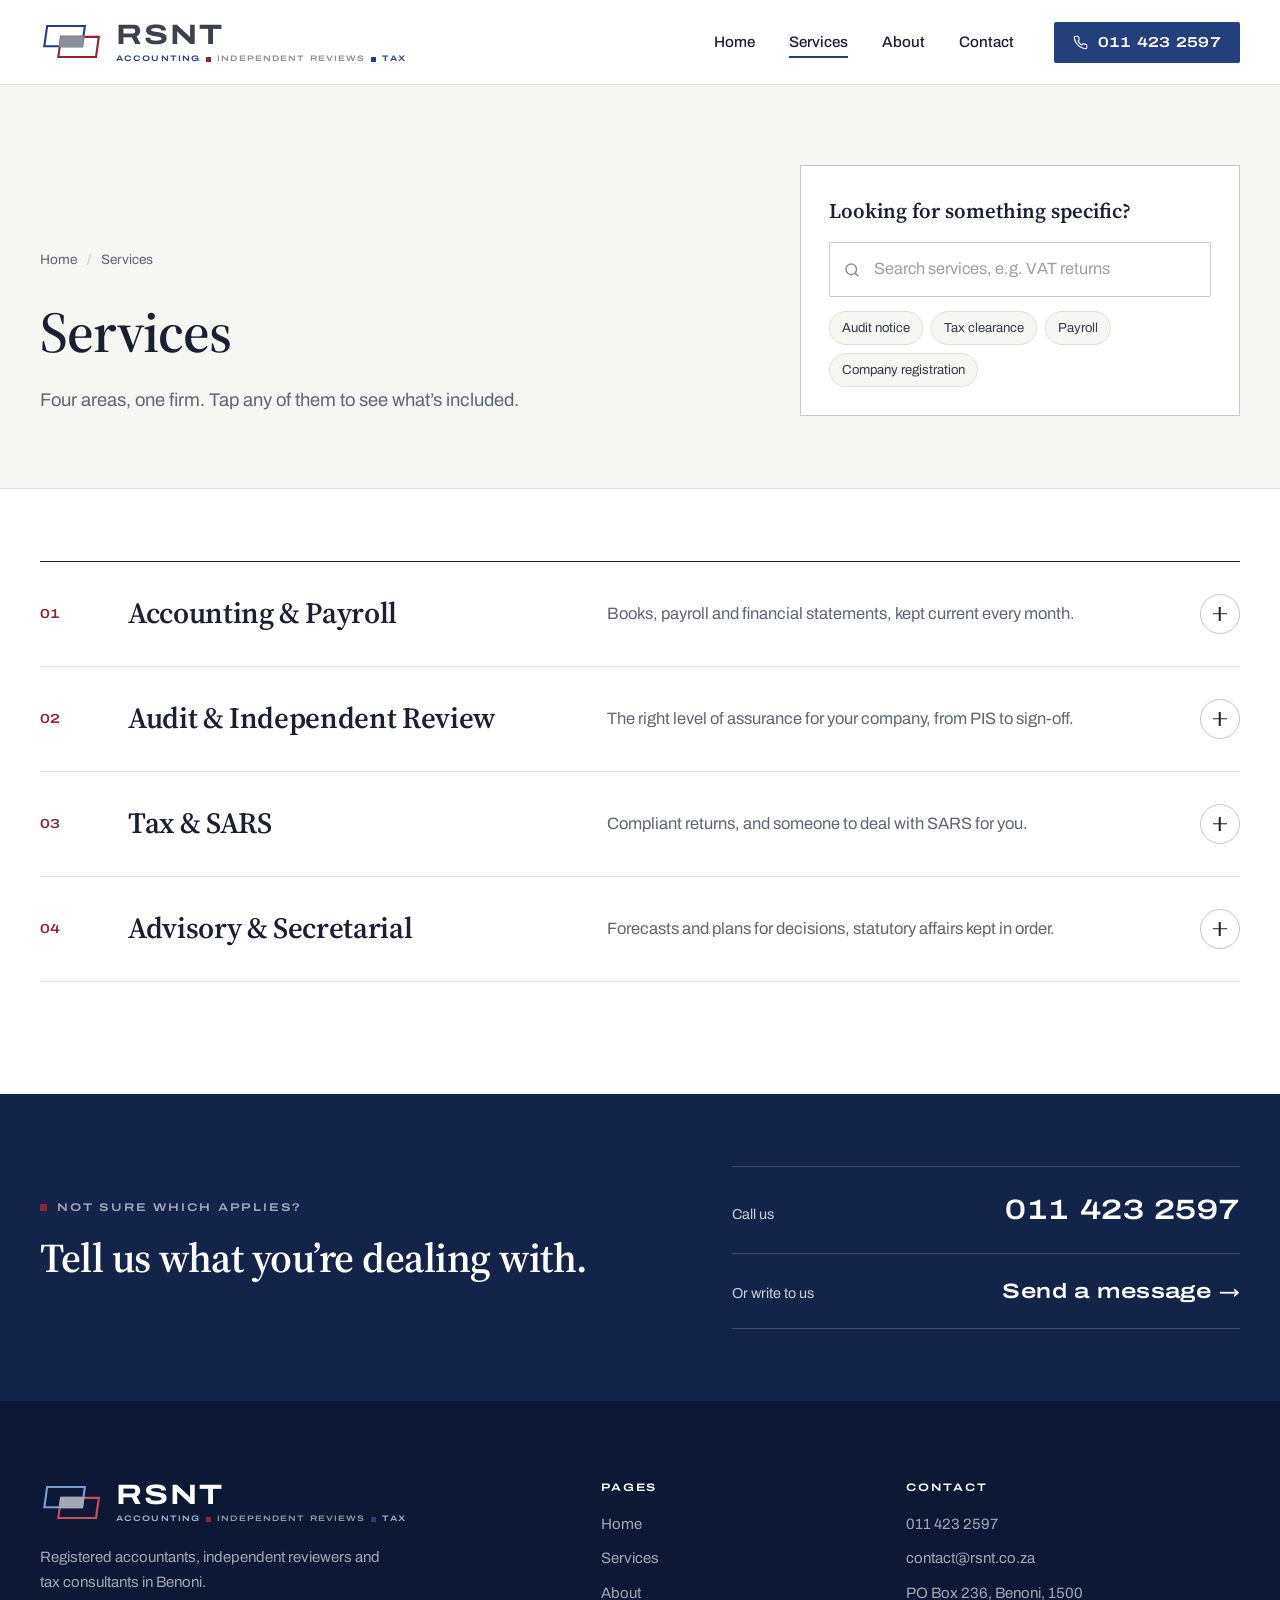
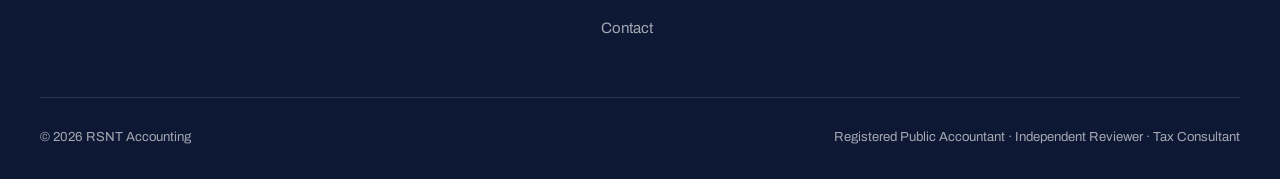
==== services.html @ 21bc52e2 "Add RSNT Accounting website Four-page static site (Home, Services, About, Contact) built around the " ====
<!doctype html>
<html lang="en-ZA">
<head>
<meta charset="UTF-8">
<meta name="viewport" content="width=device-width, initial-scale=1.0">
<title>Services | RSNT Accounting, Benoni</title>
<meta name="description" content="Accounting and payroll, audit and independent review, tax and SARS, advisory and company secretarial services from RSNT Accounting in Benoni.">
<meta name="theme-color" content="#14234a">
<link rel="icon" type="image/svg+xml" href="assets/favicon.svg">
<link rel="preconnect" href="https://fonts.googleapis.com">
<link rel="preconnect" href="https://fonts.gstatic.com" crossorigin>
<link href="https://fonts.googleapis.com/css2?family=Archivo:wdth,wght@62..125,400..700&family=Source+Serif+4:ital,opsz,wght@0,8..60,400..700;1,8..60,400..600&display=swap" rel="stylesheet">
<link rel="stylesheet" href="css/style.css">
<script>document.documentElement.classList.add('js');</script>
</head>
<body>
<a class="skip" href="#main">Skip to content</a>

<header class="site-header">
  <div class="wrap header-inner">
    <a href="index.html" class="brand" aria-label="RSNT Accounting, home">
      <svg class="brand-mark draw" viewBox="0 0 92 52" aria-hidden="true">
        <g transform="translate(7 0) skewX(-8)" fill="none" stroke-width="3.2">
          <rect class="f-blue" x="4" y="3" width="56" height="30" pathLength="100"/>
          <rect class="f-red" x="27" y="19" width="56" height="30" pathLength="100"/>
          <rect class="f-grey" x="25.4" y="17.4" width="36.2" height="17.2" stroke="none"/>
        </g>
      </svg>
      <span class="brand-text">
        <span class="brand-word">RSNT</span>
        <span class="brand-tag"><span>Accounting</span><i></i><span>Independent Reviews</span><i class="b"></i><span>Tax</span></span>
      </span>
    </a>
    <nav class="main-nav" id="main-nav" aria-label="Main">
      <ul class="nav-links">
        <li><a href="index.html">Home</a></li>
        <li><a href="services.html">Services</a></li>
        <li><a href="about.html">About</a></li>
        <li><a href="contact.html">Contact</a></li>
      </ul>
      <a href="tel:+27114232597" class="btn btn-primary btn-sm header-call" aria-label="Call RSNT on 011 423 2597">
        <svg viewBox="0 0 24 24" fill="none" stroke="currentColor" stroke-width="1.8" stroke-linecap="round" stroke-linejoin="round" aria-hidden="true"><path d="M22 16.92v3a2 2 0 0 1-2.18 2 19.79 19.79 0 0 1-8.63-3.07 19.5 19.5 0 0 1-6-6 19.79 19.79 0 0 1-3.07-8.67A2 2 0 0 1 4.11 2h3a2 2 0 0 1 2 1.72c.13.96.36 1.9.7 2.81a2 2 0 0 1-.45 2.11L8.09 9.91a16 16 0 0 0 6 6l1.27-1.27a2 2 0 0 1 2.11-.45c.91.34 1.85.57 2.81.7A2 2 0 0 1 22 16.92z"/></svg>
        <span class="num">011 423 2597</span>
      </a>
    </nav>
    <button class="nav-toggle" aria-label="Menu" aria-expanded="false" aria-controls="main-nav">
      <span></span><span></span><span></span>
    </button>
  </div>
</header>

<main id="main">

  <section class="page-head">
    <div class="wrap page-head-split">
      <div>
        <nav class="crumbs" aria-label="Breadcrumb"><a href="index.html">Home</a><span aria-hidden="true">/</span><span>Services</span></nav>
        <h1>Services</h1>
        <p class="lede">Four areas, one firm. Tap any of them to see what&rsquo;s included.</p>
      </div>

      <div class="finder" role="search">
        <label for="finder-q">Looking for something specific?</label>
        <div class="finder-input">
          <svg viewBox="0 0 24 24" fill="none" stroke="currentColor" stroke-width="2" stroke-linecap="round" aria-hidden="true"><circle cx="11" cy="11" r="7"/><path d="m20 20-3.5-3.5"/></svg>
          <input type="search" id="finder-q" placeholder="Search services, e.g. VAT returns" autocomplete="off" aria-controls="finder-results">
        </div>
        <div class="finder-hints" aria-label="Popular searches">
          <button type="button">Audit notice</button>
          <button type="button">Tax clearance</button>
          <button type="button">Payroll</button>
          <button type="button">Company registration</button>
        </div>
        <div class="finder-results" id="finder-results" aria-live="polite"></div>
      </div>
    </div>
  </section>

  <section style="padding-top:72px">
    <div class="wrap">
      <div class="groups">

        <article class="group reveal" id="accounting">
          <button class="group-btn" aria-expanded="false" aria-controls="panel-accounting">
            <span class="num">01</span>
            <h2>Accounting &amp; Payroll</h2>
            <p>Books, payroll and financial statements, kept current every month.</p>
            <span class="plus" aria-hidden="true"></span>
          </button>
          <div class="group-panel" id="panel-accounting" role="region" aria-label="Accounting and Payroll">
            <div><div class="group-inner">
              <div>
                <p>Good decisions start with books you can rely on. We handle the day-to-day, monthly or bi-monthly, at our offices or at your premises.</p>
              </div>
              <ul class="ruled">
                <li>Bookkeeping, reconciliations and month-ends</li>
                <li>Management accounts and trial balances</li>
                <li>Annual financial statements (IFRS)</li>
                <li>Payroll, payslips and payroll reports</li>
                <li>EMP201, IRP5 and IT3 submissions</li>
                <li>UIF and Workmen&rsquo;s Compensation</li>
              </ul>
            </div></div>
          </div>
        </article>

        <article class="group reveal" id="audit">
          <button class="group-btn" aria-expanded="false" aria-controls="panel-audit">
            <span class="num">02</span>
            <h2>Audit &amp; Independent Review</h2>
            <p>The right level of assurance for your company, from PIS to sign-off.</p>
            <span class="plus" aria-hidden="true"></span>
          </button>
          <div class="group-panel" id="panel-audit" role="region" aria-label="Audit and Independent Review">
            <div><div class="group-inner">
              <div>
                <p>Whether your company needs an audit, an independent review or neither depends on its Public Interest Score under the Companies Regulations, 2011. We calculate it and tell you what applies.</p>
                <blockquote class="callout">Received an audit notification? Forward it to us. We&rsquo;ll handle it from A to Z.</blockquote>
              </div>
              <ul class="ruled">
                <li>Public Interest Score (PIS) calculations</li>
                <li>Independent reviews (limited assurance)</li>
                <li>Financial statement audits</li>
                <li>Special-purpose audits</li>
                <li>Compilations</li>
                <li>Management letters for management and the board</li>
              </ul>
            </div></div>
          </div>
        </article>

        <article class="group reveal" id="tax">
          <button class="group-btn" aria-expanded="false" aria-controls="panel-tax">
            <span class="num">03</span>
            <h2>Tax &amp; SARS</h2>
            <p>Compliant returns, and someone to deal with SARS for you.</p>
            <span class="plus" aria-hidden="true"></span>
          </button>
          <div class="group-panel" id="panel-tax" role="region" aria-label="Tax and SARS">
            <div><div class="group-inner">
              <div>
                <p>For companies and individuals. We keep you compliant, make sure you pay what you owe and no more, and manage the SARS relationship from routine returns to disputes.</p>
              </div>
              <ul class="ruled">
                <li>Personal and corporate income tax returns</li>
                <li>VAT returns and year-end VAT reconciliations</li>
                <li>Tax registrations and tax clearance certificates</li>
                <li>SARS queries, objections and refunds</li>
                <li>Tax planning and salary structuring</li>
                <li>Capital gains tax calculations</li>
              </ul>
            </div></div>
          </div>
        </article>

        <article class="group reveal" id="advisory">
          <button class="group-btn" aria-expanded="false" aria-controls="panel-advisory">
            <span class="num">04</span>
            <h2>Advisory &amp; Secretarial</h2>
            <p>Forecasts and plans for decisions, statutory affairs kept in order.</p>
            <span class="plus" aria-hidden="true"></span>
          </button>
          <div class="group-panel" id="panel-advisory" role="region" aria-label="Advisory and Secretarial">
            <div><div class="group-inner">
              <div>
                <p>Clear numbers for the decisions ahead, and the company paperwork handled before it becomes a problem.</p>
                <p class="fine">The Companies Act 2008 requires every company and close corporation to continually assess its financial health. Directors and members who don&rsquo;t can be held personally liable.</p>
              </div>
              <ul class="ruled">
                <li>Budgets, cash flow forecasts and ratio analysis</li>
                <li>Business plans and feasibility studies</li>
                <li>Business valuations</li>
                <li>Internal control systems</li>
                <li>Company registrations and annual returns</li>
                <li>CC-to-company conversions</li>
                <li>Minutes, registers and share certificates</li>
              </ul>
            </div></div>
          </div>
        </article>

      </div>
    </div>
  </section>

  <section class="band sec-tight">
    <div class="wrap band-grid">
      <div class="reveal">
        <p class="label">Not sure which applies?</p>
        <h2>Tell us what you&rsquo;re dealing with.</h2>
      </div>
      <div class="lines reveal" style="--d:.15s">
        <a class="primary" href="tel:+27114232597"><span>Call us</span><strong>011 423 2597</strong></a>
        <a href="contact.html"><span>Or write to us</span><strong>Send a message &rarr;</strong></a>
      </div>
    </div>
  </section>

  <!-- Searchable list for the finder: [service, group id, extra search keywords] -->
  <script type="application/json" id="finder-data">
  [
    ["Bookkeeping", "accounting", "books capturing write-ups"],
    ["Capturing, reconciling and month-ends", "accounting", "reconciliation"],
    ["Monthly or bi-monthly accounting at your premises", "accounting", "on-site"],
    ["Management accounts and financials", "accounting", "trial balance"],
    ["Annual financial statements", "accounting", "afs year-end ifrs"],
    ["IFRS reporting", "accounting", ""],
    ["Discussion of results", "accounting", ""],
    ["Computerised accounting systems", "accounting", "software"],
    ["Payroll and payslips", "accounting", "salaries wages"],
    ["Payroll and statutory reports", "accounting", ""],
    ["EMP201 returns", "accounting", "paye monthly employer"],
    ["IRP5 and IT3 certificates", "accounting", "employee tax certificates"],
    ["UIF and Workmen's Compensation", "accounting", "coida compensation fund"],
    ["Proof of earnings confirmation", "accounting", "income letter"],
    ["Public Interest Score (PIS) calculation", "audit", "pis"],
    ["Independent reviews", "audit", "limited assurance"],
    ["Financial statement audits", "audit", "auditing auditor"],
    ["Audit notification handling", "audit", "audit notice letter"],
    ["Special-purpose audits", "audit", ""],
    ["Compilations", "audit", "compilation report"],
    ["Assurance services", "audit", ""],
    ["Accounting officer services", "audit", "close corporation cc"],
    ["Legal accounting or auditing requirements", "audit", "client specific"],
    ["Personal income tax returns", "tax", "itr12 individual efiling"],
    ["Corporate income tax returns", "tax", "it14 company"],
    ["VAT returns", "tax", "vat201"],
    ["Year-end VAT reconciliations", "tax", ""],
    ["Reporting on VAT and PAYE", "tax", ""],
    ["Indirect tax", "tax", ""],
    ["Tax registrations", "tax", "register sars"],
    ["Tax clearance certificates", "tax", "tax compliance status pin"],
    ["SARS queries and correspondence", "tax", "sars relations"],
    ["SARS objections and disputes", "tax", "appeal dispute"],
    ["SARS refunds", "tax", ""],
    ["Tax planning", "tax", "seminars"],
    ["Salary structuring", "tax", ""],
    ["Capital gains tax calculations", "tax", "cgt property sold"],
    ["Tax valuations", "tax", ""],
    ["Budgets and cash flow forecasts", "advisory", "cashflow"],
    ["Business analysis and ratio analysis", "advisory", "financial health"],
    ["Business plans", "advisory", ""],
    ["Financial feasibility studies", "advisory", ""],
    ["Business valuations", "advisory", "valuation"],
    ["Accounting advice", "advisory", ""],
    ["Internal control systems", "advisory", ""],
    ["Company registration", "advisory", "cipc new company start-up"],
    ["Annual returns", "advisory", "cipc"],
    ["CC-to-company conversions", "advisory", "close corporation"],
    ["Changes to companies and close corporations", "advisory", "directors members amendments cipc"],
    ["Memorandum of incorporation updates", "advisory", "moi"],
    ["Minutes of meetings and register updates", "advisory", "secretarial"],
    ["Share certificates", "advisory", "shares"],
    ["Appointment of auditors or accounting officers", "advisory", ""],
    ["Private company services", "advisory", "pcs"]
  ]
  </script>

</main>

<footer class="site-footer">
  <div class="wrap">
    <div class="footer-grid">
      <div class="footer-brand">
        <a href="index.html" class="brand" aria-label="RSNT Accounting, home">
          <svg class="brand-mark" viewBox="0 0 92 52" aria-hidden="true">
            <g transform="translate(7 0) skewX(-8)" fill="none" stroke-width="3.2">
              <rect class="f-blue" x="4" y="3" width="56" height="30"/>
              <rect class="f-red" x="27" y="19" width="56" height="30"/>
              <rect class="f-grey" x="25.4" y="17.4" width="36.2" height="17.2" stroke="none"/>
            </g>
          </svg>
          <span class="brand-text">
            <span class="brand-word">RSNT</span>
            <span class="brand-tag"><span>Accounting</span><i></i><span>Independent Reviews</span><i class="b"></i><span>Tax</span></span>
          </span>
        </a>
        <p>Registered accountants, independent reviewers and tax consultants in Benoni.</p>
      </div>
      <div>
        <h4>Pages</h4>
        <ul>
          <li><a href="index.html">Home</a></li>
          <li><a href="services.html">Services</a></li>
          <li><a href="about.html">About</a></li>
          <li><a href="contact.html">Contact</a></li>
        </ul>
      </div>
      <div>
        <h4>Contact</h4>
        <ul>
          <li><a href="tel:+27114232597">011 423 2597</a></li>
          <li><a href="mailto:contact@rsnt.co.za">contact@rsnt.co.za</a></li>
          <li>PO Box 236, Benoni, 1500</li>
        </ul>
      </div>
    </div>
    <div class="footer-bottom">
      <span>&copy; <span id="year">2026</span> RSNT Accounting</span>
      <span>Registered Public Accountant &middot; Independent Reviewer &middot; Tax Consultant</span>
    </div>
  </div>
</footer>

<button class="to-top" aria-label="Back to top">
  <svg viewBox="0 0 24 24" fill="none" stroke="currentColor" stroke-width="1.8" stroke-linecap="round" stroke-linejoin="round" aria-hidden="true"><path d="m18 15-6-6-6 6"/></svg>
</button>

<script src="js/main.js"></script>
</body>
</html>
---- css/style.css ----
/* ==========================================================================
   RSNT Accounting — site styles
   Brand: navy + maroon frames with a grey overlap (from the original mark).
   Visual language borrowed from a set of financial statements: hairline
   rules, numbered notes, tabular figures and the double "total" underline.
   ========================================================================== */

:root {
  /* Brand */
  --blue: #24407a;
  --blue-600: #1c3463;
  --navy: #14234a;
  --navy-950: #0d1834;
  --red: #8f2433;
  --red-600: #761c29;
  --steel: #8b919a;
  --steel-dark: #3c424b;

  /* Neutrals */
  --ink: #1a2030;
  --text: #333a47;
  --muted: #5e6674;
  --line: #dde0e5;
  --line-strong: #c3c8d0;
  --paper: #f6f6f3;
  --paper-2: #eeeee9;
  --white: #ffffff;
  --tint: #f1f3f8;

  /* Type */
  --serif: "Source Serif 4", Georgia, "Times New Roman", serif;
  --sans: "Archivo", "Helvetica Neue", Arial, sans-serif;

  --wrap: 1200px;
  --gutter: 24px;
  --header-h: 84px;
  --ease: cubic-bezier(.2, .7, .2, 1);
}

*,
*::before,
*::after { box-sizing: border-box; }

html { scroll-behavior: smooth; scroll-padding-top: calc(var(--header-h) + 24px); }

body {
  margin: 0;
  font-family: var(--sans);
  font-size: 16.5px;
  line-height: 1.65;
  color: var(--text);
  background: var(--white);
  -webkit-font-smoothing: antialiased;
  text-rendering: optimizeLegibility;
}

img, svg { display: block; max-width: 100%; }
a { color: inherit; text-decoration: none; }
ul, ol { margin: 0; padding: 0; list-style: none; }
p { margin: 0 0 1em; }
p:last-child { margin-bottom: 0; }

h1, h2, h3, h4 {
  font-family: var(--serif);
  font-weight: 600;
  color: var(--ink);
  line-height: 1.15;
  letter-spacing: -0.012em;
  margin: 0 0 .5em;
}
h1 { font-size: clamp(2.3rem, 4.6vw, 3.6rem); letter-spacing: -0.02em; }
h2 { font-size: clamp(1.85rem, 3.2vw, 2.6rem); }
h3 { font-size: 1.4rem; }
h4 { font-size: 1.1rem; }
h1, h2, h3 { text-wrap: balance; }

::selection { background: var(--blue); color: #fff; }

:focus-visible { outline: 2px solid var(--blue); outline-offset: 3px; }

.wrap {
  width: 100%;
  max-width: calc(var(--wrap) + var(--gutter) * 2);
  margin: 0 auto;
  padding: 0 var(--gutter);
}

.skip {
  position: absolute; left: 12px; top: -60px; z-index: 200;
  background: var(--navy); color: #fff; padding: 10px 16px; font-weight: 600;
}
.skip:focus { top: 12px; }

/* ---------- Small type helpers ---------- */

.label {
  display: inline-flex;
  align-items: center;
  gap: 10px;
  font-family: var(--sans);
  font-stretch: 125%;
  font-size: .7rem;
  font-weight: 600;
  letter-spacing: .16em;
  text-transform: uppercase;
  color: var(--muted);
  margin: 0 0 18px;
}
.label::before {
  content: "";
  width: 7px; height: 7px;
  background: var(--red);
  flex: none;
}
.label.blue::before { background: var(--blue); }
.label.plain::before { display: none; }

.num {
  font-stretch: 125%;
  font-variant-numeric: tabular-nums lining-nums;
}

.lede { font-size: 1.15rem; color: var(--muted); max-width: 36em; }

/* The accountant's double underline: two hairlines under a final total. */
.total-rule {
  display: block;
  width: 56px;
  height: 5px;
  border-top: 2px solid var(--red);
  border-bottom: 2px solid var(--red);
  margin: 22px 0 0;
  transform-origin: left center;
}

/* ---------- Buttons ---------- */

.btn {
  display: inline-flex;
  align-items: center;
  justify-content: center;
  gap: 10px;
  font-family: var(--sans);
  font-size: .95rem;
  font-weight: 600;
  line-height: 1;
  padding: 16px 24px;
  border: 1px solid transparent;
  border-radius: 2px;
  cursor: pointer;
  transition: background-color .25s ease, color .25s ease, border-color .25s ease;
}
.btn svg { width: 16px; height: 16px; transition: transform .3s var(--ease); }
.btn:hover svg { transform: translateX(3px); }

.btn-primary { background: var(--blue); color: #fff; }
.btn-primary:hover { background: var(--navy); }

.btn-line { border-color: var(--line-strong); color: var(--ink); background: transparent; }
.btn-line:hover { border-color: var(--ink); }

.btn-light { background: #fff; color: var(--navy); }
.btn-light:hover { background: var(--paper-2); }

.btn-ghost-light { border-color: rgba(255,255,255,.35); color: #fff; }
.btn-ghost-light:hover { border-color: #fff; }

.btn-sm { padding: 12px 18px; font-size: .88rem; }
.btn-block { width: 100%; }

.link-arrow {
  display: inline-flex;
  align-items: center;
  gap: 8px;
  font-weight: 600;
  color: var(--blue);
  border-bottom: 1px solid currentColor;
  padding-bottom: 2px;
}
.link-arrow svg { width: 15px; height: 15px; transition: transform .3s var(--ease); }
.link-arrow:hover svg { transform: translateX(3px); }

/* ==========================================================================
   Brand mark + wordmark
   ========================================================================== */

.brand { display: inline-flex; align-items: center; gap: 14px; color: var(--steel-dark); }
.brand-mark { width: 62px; height: auto; flex: none; overflow: visible; }
.brand-mark .f-blue { stroke: var(--blue); }
.brand-mark .f-red { stroke: var(--red); }
.brand-mark .f-grey { fill: var(--steel); }

.brand-text { display: flex; flex-direction: column; line-height: 1; }
.brand-word {
  font-family: var(--sans);
  font-stretch: 125%;
  font-weight: 700;
  font-size: 1.75rem;
  letter-spacing: .07em;
  color: var(--steel-dark);
}
.brand-tag {
  display: flex;
  align-items: center;
  gap: 6px;
  margin-top: 6px;
  font-stretch: 125%;
  font-size: .5rem;
  font-weight: 600;
  letter-spacing: .14em;
  text-transform: uppercase;
  color: var(--blue);
  white-space: nowrap;
}
.brand-tag i { width: 5px; height: 5px; background: var(--red); display: inline-block; }
.brand-tag i.b { background: var(--blue); }
.brand-tag span:nth-child(3) { color: var(--steel); }

/* Draw-in of the mark on page load */
.js .draw .f-blue,
.js .draw .f-red {
  stroke-dasharray: 100;
  stroke-dashoffset: 100;
  animation: draw 1.1s var(--ease) forwards;
}
.js .draw .f-red { animation-delay: .25s; }
.js .draw .f-grey { opacity: 0; animation: fadeIn .6s ease .95s forwards; }

@keyframes draw { to { stroke-dashoffset: 0; } }
@keyframes fadeIn { to { opacity: 1; } }

/* ==========================================================================
   Header
   ========================================================================== */

.site-header {
  position: sticky;
  top: 0;
  z-index: 100;
  background: rgba(255,255,255,.96);
  backdrop-filter: saturate(1.4) blur(8px);
  border-bottom: 1px solid var(--line);
  transition: box-shadow .3s ease;
}
.site-header.scrolled { box-shadow: 0 6px 24px -18px rgba(13,24,52,.45); }
.header-inner { display: flex; align-items: center; justify-content: space-between; height: var(--header-h); gap: 32px; }

.main-nav { display: flex; align-items: center; gap: 40px; }
.nav-links { display: flex; gap: 34px; }
.nav-links a {
  position: relative;
  font-size: .95rem;
  font-weight: 500;
  color: var(--ink);
  padding: 8px 0;
}
.nav-links a::after {
  content: "";
  position: absolute;
  left: 0; right: 0; bottom: 0;
  height: 2px;
  background: var(--red);
  transform: scaleX(0);
  transform-origin: left;
  transition: transform .35s var(--ease);
}
.nav-links a:hover::after,
.nav-links a.active::after { transform: scaleX(1); }
.nav-links a.active::after { background: var(--blue); }

.nav-toggle {
  display: none;
  flex: none;
  width: 44px; height: 44px;
  background: none; border: 1px solid var(--line); border-radius: 2px;
  cursor: pointer;
  position: relative;
}
.nav-toggle span {
  position: absolute; left: 12px; right: 12px; height: 1.5px; background: var(--ink);
  transition: transform .3s var(--ease), opacity .2s ease;
}
.nav-toggle span:nth-child(1) { top: 15px; }
.nav-toggle span:nth-child(2) { top: 21px; }
.nav-toggle span:nth-child(3) { top: 27px; }
.nav-toggle.open span:nth-child(1) { transform: translateY(6px) rotate(45deg); }
.nav-toggle.open span:nth-child(2) { opacity: 0; }
.nav-toggle.open span:nth-child(3) { transform: translateY(-6px) rotate(-45deg); }

/* ==========================================================================
   Sections
   ========================================================================== */

section { padding: 112px 0; }
.sec-paper { background: var(--paper); }
.sec-tight { padding: 72px 0; }

.sec-head { max-width: 680px; margin-bottom: 56px; }
.sec-head p { color: var(--muted); font-size: 1.08rem; }
.sec-head h2 { margin-bottom: 0; }
.sec-head .total-rule { margin-bottom: 24px; }

.split-head {
  display: grid;
  grid-template-columns: 1fr 1fr;
  gap: 64px;
  align-items: end;
  margin-bottom: 56px;
}
.split-head p { color: var(--muted); font-size: 1.08rem; }

/* ---------- Hero ---------- */

.hero {
  position: relative;
  padding: 96px 0 104px;
  background: var(--paper);
  overflow: hidden;
}
/* Faint ledger ruling behind the figure */
.hero::before {
  content: "";
  position: absolute;
  inset: 0 0 0 45%;
  background-image: repeating-linear-gradient(to bottom, transparent 0 35px, rgba(36,64,122,.07) 35px 36px);
  -webkit-mask-image: linear-gradient(to right, transparent, #000 30%, #000 80%, transparent);
          mask-image: linear-gradient(to right, transparent, #000 30%, #000 80%, transparent);
  pointer-events: none;
}
.hero-grid {
  position: relative;
  display: grid;
  grid-template-columns: 1.05fr .95fr;
  gap: 64px;
  align-items: center;
}
.hero h1 { margin-bottom: 24px; }
.hero h1 em { font-style: italic; font-weight: 500; color: var(--blue); }
.hero .lede { margin-bottom: 36px; }
.hero-actions { display: flex; flex-wrap: wrap; align-items: center; gap: 28px; }

.hero-figure { margin: 0; }
.hero-figure svg { width: 100%; height: auto; overflow: visible; }

.fig .fr { fill: none; stroke-width: 2.5; }
.fig .fr-blue { stroke: var(--blue); }
.fig .fr-red { stroke: var(--red); }
.fig .ov { fill: var(--steel); }
.fig .fig-k { font-family: var(--sans); font-stretch: 125%; font-size: 11px; font-weight: 600; letter-spacing: .16em; text-transform: uppercase; }
.fig .fig-t { font-family: var(--serif); font-size: 22px; font-weight: 600; fill: var(--ink); }
.fig .fig-s { font-family: var(--sans); font-size: 13.5px; fill: var(--muted); }
.fig .fig-rsnt { font-family: var(--sans); font-stretch: 125%; font-size: 26px; font-weight: 700; letter-spacing: .08em; fill: #fff; }
.fig .tick { stroke: var(--line-strong); stroke-width: 1; }

.js .fig .fr { stroke-dasharray: 100; stroke-dashoffset: 100; animation: draw 1.5s var(--ease) .2s forwards; }
.js .fig .fr-red { animation-delay: .6s; }
.js .fig .ov,
.js .fig .ov-txt { opacity: 0; animation: fadeIn .8s ease 1.6s forwards; }
.js .fig .lbl { opacity: 0; animation: fadeUp .8s var(--ease) forwards; }
.js .fig .lbl-blue { animation-delay: 1.2s; }
.js .fig .lbl-red { animation-delay: 1.5s; }
.js .fig .tick { opacity: 0; animation: fadeIn 1s ease 2s forwards; }
/* Hold the figure's sequence until it scrolls into view (JS adds .play) */
.js .hero-figure:not(.play) .fig * { animation-play-state: paused; }

@keyframes fadeUp { from { opacity: 0; transform: translateY(8px); } to { opacity: 1; transform: none; } }

.js .hero-copy > * { opacity: 0; animation: fadeUp .9s var(--ease) forwards; }
.js .hero-copy > *:nth-child(1) { animation-delay: .05s; }
.js .hero-copy > *:nth-child(2) { animation-delay: .15s; }
.js .hero-copy > *:nth-child(3) { animation-delay: .28s; }
.js .hero-copy > *:nth-child(4) { animation-delay: .4s; }

/* ---------- Service index (home) ---------- */

.svc-layout { display: grid; grid-template-columns: 340px 1fr; gap: 72px; align-items: start; }
.svc-layout .sec-head { position: sticky; top: calc(var(--header-h) + 40px); margin-bottom: 0; }
.svc-layout .sec-head .btn { margin-top: 32px; }

.svc-list { border-bottom: 1px solid var(--line); counter-reset: svc; }
.svc-list a {
  display: grid;
  grid-template-columns: 56px 1fr 1.35fr 20px;
  gap: 24px;
  align-items: baseline;
  padding: 26px 12px 26px 0;
  border-top: 1px solid var(--line);
  position: relative;
  transition: background-color .3s ease, padding .35s var(--ease);
}
.svc-list a::before {
  content: "";
  position: absolute; left: 0; top: -1px; height: 1px; width: 100%;
  background: var(--ink);
  transform: scaleX(0); transform-origin: left;
  transition: transform .5s var(--ease);
}
.svc-list a:hover { background: var(--tint); padding-left: 16px; }
.svc-list a:hover::before { transform: scaleX(1); }
.svc-list .n { font-size: .82rem; font-weight: 600; color: var(--red); }
.svc-list h3 { font-size: 1.32rem; margin: 0; transition: color .25s ease; }
.svc-list a:hover h3 { color: var(--blue); }
.svc-list p { margin: 0; color: var(--muted); font-size: .95rem; }
.svc-list svg { width: 18px; height: 18px; color: var(--steel); align-self: center; transition: transform .35s var(--ease), color .25s ease; }
.svc-list a:hover svg { transform: translateX(4px); color: var(--blue); }

/* ---------- Partner band ---------- */

.band {
  position: relative;
  background: var(--navy);
  color: rgba(255,255,255,.78);
  overflow: hidden;
}
.band h2 { color: #fff; }
.band .label { color: rgba(255,255,255,.6); }
.band .total-rule { border-color: #c4505f; }
.band-grid { position: relative; display: grid; grid-template-columns: 1.1fr .9fr; gap: 72px; align-items: center; }
.band-mark {
  position: absolute;
  right: -80px; bottom: -120px;
  width: 520px;
  opacity: .09;
  pointer-events: none;
}
.band-mark .f-blue,
.band-mark .f-red { stroke: #fff; }
.band-mark .f-grey { fill: #fff; }

.lines { border-top: 1px solid rgba(255,255,255,.18); }
.lines a,
.lines div {
  display: flex;
  justify-content: space-between;
  align-items: baseline;
  gap: 16px;
  padding: 20px 0;
  border-bottom: 1px solid rgba(255,255,255,.18);
}
.lines span { font-size: .9rem; }
.lines strong {
  font-family: var(--sans);
  font-stretch: 125%;
  font-weight: 600;
  font-size: 1.3rem;
  color: #fff;
  letter-spacing: .02em;
  font-variant-numeric: tabular-nums;
  transition: color .25s ease;
}
.lines a:hover strong { color: #e9b6bd; }
.lines .primary strong { font-size: 1.75rem; }
.band-actions { display: flex; gap: 14px; flex-wrap: wrap; margin-top: 36px; }

/* ==========================================================================
   Inner pages
   ========================================================================== */

.page-head {
  position: relative;
  background: var(--paper);
  padding: 80px 0 72px;
  border-bottom: 1px solid var(--line);
  overflow: hidden;
}
.page-head .wrap { position: relative; }
.page-head h1 { max-width: 15em; margin-bottom: 20px; }
.page-head .lede { margin: 0; }
.crumbs { display: flex; gap: 10px; font-size: .85rem; color: var(--muted); margin-bottom: 28px; }
.crumbs a:hover { color: var(--blue); }
.crumbs span[aria-hidden] { color: var(--line-strong); }

.page-mark {
  position: absolute;
  right: calc(var(--gutter) + 8px); top: 50%;
  width: 300px;
  transform: translateY(-50%);
  pointer-events: none;
}
.page-mark .f-blue,
.page-mark .f-red { stroke-width: .7; }
.page-mark .f-grey { opacity: .55; }

.ruled {
  margin-top: 28px;
  display: grid;
  grid-template-columns: 1fr 1fr;
  column-gap: 40px;
  border-top: 1px solid var(--line-strong);
}
.ruled li {
  display: flex;
  gap: 14px;
  align-items: baseline;
  padding: 14px 0;
  border-bottom: 1px solid var(--line);
  font-size: .97rem;
  color: var(--ink);
}
.ruled li::before {
  content: "";
  width: 6px; height: 6px;
  background: var(--blue);
  flex: none;
  transform: translateY(-2px);
}

.callout {
  margin: 32px 0 0;
  padding: 4px 0 4px 24px;
  border-left: 2px solid var(--red);
  font-family: var(--serif);
  font-size: 1.25rem;
  font-style: italic;
  color: var(--ink);
  max-width: 34em;
}

/* ---------- Why choose us ---------- */

.reasons { display: grid; grid-template-columns: repeat(3, 1fr); gap: 0 48px; }
.reason { padding: 32px 0 44px; position: relative; }
.reason::before {
  content: "";
  position: absolute; left: 0; right: 0; top: 0; height: 1px;
  background: var(--line-strong);
}
.reason::after {
  content: "";
  position: absolute; left: 0; top: 0; height: 2px; width: 48px;
  background: var(--red);
}
.reason .num { display: block; font-size: .78rem; font-weight: 600; color: var(--muted); margin-bottom: 18px; }
.reason h3 { font-size: 1.32rem; margin-bottom: 10px; }
.reason p { color: var(--muted); font-size: .97rem; }

.values { display: grid; grid-template-columns: repeat(4, 1fr); border-top: 1px solid rgba(255,255,255,.18); }
.value { padding: 32px 28px 8px 0; }
.value + .value { padding-left: 28px; border-left: 1px solid rgba(255,255,255,.18); }
.value h3 { color: #fff; font-size: 1.6rem; margin-bottom: 8px; }
.value p { font-size: .95rem; }

/* ---------- Contact ---------- */

.contact-grid { display: grid; grid-template-columns: .85fr 1.15fr; gap: 80px; align-items: start; }

.details { border-top: 1px solid var(--ink); }
.details > div {
  display: grid;
  grid-template-columns: 170px 1fr;
  gap: 16px;
  padding: 20px 0;
  border-bottom: 1px solid var(--line);
  align-items: baseline;
}
.details dt { font-stretch: 125%; font-size: .68rem; font-weight: 600; letter-spacing: .14em; text-transform: uppercase; color: var(--muted); }
.details dd { margin: 0; color: var(--ink); font-size: 1.02rem; }
.details dd .num { font-size: 1.12rem; font-weight: 600; }
.details a:hover { color: var(--blue); }
.details-note { margin-top: 28px; color: var(--muted); font-size: .95rem; }

.form-card { background: var(--paper); border: 1px solid var(--line); padding: 44px; }
.form-card h2 { font-size: 1.8rem; }
.form-card > p { color: var(--muted); margin-bottom: 28px; }
.form-row { display: grid; grid-template-columns: 1fr 1fr; gap: 20px; }
.field { margin-bottom: 20px; }
.field label {
  display: block;
  font-stretch: 125%; font-size: .66rem; font-weight: 600; letter-spacing: .14em; text-transform: uppercase;
  color: var(--ink);
  margin-bottom: 8px;
}
input, select, textarea {
  width: 100%;
  font: inherit;
  font-size: 1rem;
  color: var(--ink);
  background: #fff;
  border: 1px solid var(--line-strong);
  border-radius: 2px;
  padding: 13px 14px;
  transition: border-color .2s ease, box-shadow .2s ease;
}
input::placeholder, textarea::placeholder { color: #9aa0aa; }
input:focus, select:focus, textarea:focus { outline: none; border-color: var(--blue); box-shadow: 0 0 0 3px rgba(36,64,122,.12); }
textarea { min-height: 150px; resize: vertical; }
select {
  appearance: none;
  background-image: url("data:image/svg+xml,%3Csvg xmlns='http://www.w3.org/2000/svg' viewBox='0 0 24 24' fill='none' stroke='%235e6674' stroke-width='2'%3E%3Cpath d='m6 9 6 6 6-6'/%3E%3C/svg%3E");
  background-repeat: no-repeat;
  background-position: right 12px center;
  background-size: 16px;
  padding-right: 40px;
}
.field-error { display: none; color: var(--red); font-size: .85rem; margin-top: 6px; }
.field.invalid input,
.field.invalid textarea { border-color: var(--red); }
.field.invalid .field-error { display: block; }
.form-success {
  display: none;
  border-left: 3px solid var(--blue);
  background: #fff;
  padding: 14px 18px;
  margin-bottom: 24px;
  font-size: .95rem;
}
.form-success.show { display: block; animation: fadeUp .5s var(--ease); }

/* ==========================================================================
   Footer
   ========================================================================== */

.site-footer { background: var(--navy-950); color: rgba(255,255,255,.62); padding: 80px 0 32px; font-size: .94rem; }
.footer-grid { display: grid; grid-template-columns: 2fr 1fr 1.3fr; gap: 48px; padding-bottom: 56px; border-bottom: 1px solid rgba(255,255,255,.12); }
.site-footer .brand { margin-bottom: 22px; }
.site-footer .brand-word { color: #fff; }
.site-footer .brand-tag { color: #9fb3dd; }
.site-footer .brand-tag span:nth-child(3) { color: rgba(255,255,255,.55); }
.site-footer .brand-mark .f-blue { stroke: #7f9bd6; }
.site-footer .brand-mark .f-red { stroke: #c4505f; }
.site-footer .brand-mark .f-grey { fill: #a3a9b2; }
.footer-brand p { max-width: 24em; }
.site-footer h4 {
  font-family: var(--sans); font-stretch: 125%; font-size: .68rem; font-weight: 600;
  letter-spacing: .16em; text-transform: uppercase; color: #fff; margin-bottom: 18px;
}
.site-footer li + li { margin-top: 10px; }
.site-footer a { transition: color .2s ease; }
.site-footer a:hover { color: #fff; }
.footer-bottom { display: flex; justify-content: space-between; gap: 24px; flex-wrap: wrap; padding-top: 28px; font-size: .82rem; }

.to-top {
  position: fixed; right: 24px; bottom: 24px; z-index: 90;
  flex: none;
  width: 44px; height: 44px;
  display: grid; place-items: center;
  background: var(--white); color: var(--ink);
  border: 1px solid var(--line-strong); border-radius: 2px;
  cursor: pointer;
  opacity: 0; transform: translateY(10px); pointer-events: none;
  transition: opacity .3s ease, transform .3s var(--ease), border-color .2s ease;
}
.to-top svg { width: 18px; height: 18px; }
.to-top.show { opacity: 1; transform: none; pointer-events: auto; }
.to-top:hover { border-color: var(--ink); }

/* ==========================================================================
   Scroll reveal (only when JS is running)
   ========================================================================== */

.js .reveal {
  opacity: 0;
  transform: translateY(16px);
  transition: opacity .8s ease, transform .8s var(--ease);
  transition-delay: var(--d, 0s);
}
.js .reveal.in { opacity: 1; transform: none; }

.js .reveal .total-rule,
.js .reveal.total-rule { transform: scaleX(0); transition: transform .9s var(--ease) .25s; }
.js .reveal.in .total-rule,
.js .reveal.in.total-rule { transform: scaleX(1); }

.js .reason.reveal::after { transform: scaleX(0); transform-origin: left; transition: transform .8s var(--ease) calc(var(--d, 0s) + .2s); }
.js .reason.reveal.in::after { transform: scaleX(1); }

/* ==========================================================================
   Responsive
   ========================================================================== */

@media (max-width: 1080px) {
  .svc-layout { grid-template-columns: 1fr; gap: 48px; }
  .svc-layout .sec-head { position: static; }
  .footer-grid { grid-template-columns: 1fr 1fr; }
  .page-mark { width: 220px; opacity: .5; }
}

@media (max-width: 920px) {
  :root { --header-h: 72px; }
  .nav-toggle { display: block; }
  .main-nav {
    position: fixed;
    top: var(--nav-top, var(--header-h));
    left: 0; right: 0;
    flex-direction: column;
    align-items: stretch;
    gap: 0;
    background: #fff;
    border-bottom: 1px solid var(--line);
    padding: 8px var(--gutter) 24px;
    box-shadow: 0 20px 30px -24px rgba(13,24,52,.4);
    opacity: 0;
    transform: translateY(-8px);
    pointer-events: none;
    visibility: hidden;
    transition: opacity .25s ease, transform .3s var(--ease), visibility .3s;
  }
  .main-nav.open { opacity: 1; transform: none; pointer-events: auto; visibility: visible; }
  .nav-links { flex-direction: column; gap: 0; }
  .nav-links a { display: block; padding: 16px 0; border-bottom: 1px solid var(--line); font-size: 1.05rem; }
  .nav-links a::after { display: none; }
  .nav-links a.active { color: var(--blue); }
  .main-nav .btn { margin-top: 20px; }

  section { padding: 88px 0; }
  .hero { padding: 64px 0 72px; }
  .hero::before { inset: 50% 0 0 0; }
  .hero-grid,
  .band-grid,
  .contact-grid,
  .split-head { grid-template-columns: 1fr; gap: 48px; }
  .hero-figure { max-width: 560px; }
  .reasons { grid-template-columns: 1fr 1fr; }
  .values { grid-template-columns: 1fr 1fr; }
  .value:nth-child(3) { padding-left: 0; border-left: 0; }
  .page-mark { display: none; }
}

@media (max-width: 720px) {
  :root { --gutter: 16px; }
  body { font-size: 16px; }
  section { padding: 72px 0; }
  .sec-tight { padding: 56px 0; }
  .brand-mark { width: 46px; }
  .brand-word { font-size: 1.45rem; }
  .brand-tag { font-size: .44rem; gap: 5px; }
  .svc-list a { grid-template-columns: 40px 1fr 18px; gap: 6px 14px; padding: 22px 0; }
  .svc-list a:hover { padding-left: 8px; }
  .svc-list p { grid-column: 2 / 3; }
  .svc-list svg { grid-row: 1; grid-column: 3; }
  .ruled { grid-template-columns: 1fr; }
  .reasons { grid-template-columns: 1fr; }
  .values { grid-template-columns: 1fr; }
  .value, .value + .value { padding: 24px 0; border-left: 0; border-bottom: 1px solid rgba(255,255,255,.18); }
  .form-card { padding: 28px 20px; }
  .form-row { grid-template-columns: 1fr; gap: 0; }
  .details > div { grid-template-columns: 1fr; gap: 4px; }
  .footer-grid { grid-template-columns: 1fr; gap: 36px; }
  .lines .primary strong { font-size: 1.4rem; }
  .lines strong { font-size: 1.1rem; }
  .band-mark { width: 360px; }
}

@media (max-width: 480px) {
  .header-inner { gap: 12px; }
  .brand { gap: 10px; min-width: 0; }
  .brand-mark { width: 40px; }
  .brand-word { font-size: 1.3rem; }
  .brand-tag { letter-spacing: .07em; gap: 4px; }
  .brand-tag i { width: 4px; height: 4px; }
}

@media (max-width: 360px) {
  .brand-tag { display: none; }
}

@media (prefers-reduced-motion: reduce) {
  html { scroll-behavior: auto; }
  *, *::before, *::after {
    animation-duration: .01ms !important;
    animation-delay: 0s !important;
    transition-duration: .01ms !important;
    transition-delay: 0s !important;
  }
}

.sr-only {
  position: absolute; width: 1px; height: 1px; padding: 0; margin: -1px;
  overflow: hidden; clip: rect(0 0 0 0); white-space: nowrap; border: 0;
}

/* ==========================================================================
   Header phone button
   ========================================================================== */

.header-call svg { width: 15px; height: 15px; }
.header-call .num { font-size: .9rem; letter-spacing: .02em; }
.header-call:hover svg { transform: none; }

/* ==========================================================================
   Services: four expandable groups
   ========================================================================== */

.groups { border-top: 1px solid var(--ink); }
.group { border-bottom: 1px solid var(--line); }

.group-btn {
  width: 100%;
  display: grid;
  grid-template-columns: 64px 1fr 1.25fr 40px;
  gap: 24px;
  align-items: center;
  padding: 32px 0;
  background: none;
  border: 0;
  text-align: left;
  font: inherit;
  color: inherit;
  cursor: pointer;
}
.group-btn .num { font-size: .82rem; font-weight: 600; color: var(--red); }
.group-btn h2 { font-size: clamp(1.45rem, 2.3vw, 1.9rem); margin: 0; transition: color .25s ease; }
.group-btn p { margin: 0; color: var(--muted); }
.group-btn:hover h2 { color: var(--blue); }

.plus {
  position: relative;
  width: 40px; height: 40px;
  border: 1px solid var(--line-strong);
  border-radius: 50%;
  justify-self: end;
  transition: border-color .25s ease, background-color .25s ease;
}
.plus::before,
.plus::after {
  content: "";
  position: absolute;
  left: 50%; top: 50%;
  width: 14px; height: 1.5px;
  background: var(--ink);
  transform: translate(-50%, -50%);
  transition: transform .4s var(--ease), background-color .25s ease;
}
.plus::after { transform: translate(-50%, -50%) rotate(90deg); }
.group-btn:hover .plus { border-color: var(--ink); }
.group.open .plus { background: var(--ink); border-color: var(--ink); }
.group.open .plus::before,
.group.open .plus::after { background: #fff; }
.group.open .plus::after { transform: translate(-50%, -50%) rotate(0deg); }

/* Without JS every group stays open. With JS they collapse and expand smoothly. */
.group-panel { display: grid; grid-template-rows: 1fr; }
.js .group-panel { grid-template-rows: 0fr; transition: grid-template-rows .55s var(--ease); }
.js .group.open .group-panel { grid-template-rows: 1fr; }
.group-panel > div { overflow: hidden; min-height: 0; }
.js .group:not(.open) .group-inner { visibility: hidden; transition: visibility 0s .55s; }

.group-inner {
  display: grid;
  grid-template-columns: 1fr 1.25fr;
  gap: 24px 64px;
  padding: 0 0 44px 88px;
}
.group-inner > div > p { color: var(--text); max-width: 30em; }
.group-inner .ruled { margin-top: 0; grid-template-columns: 1fr; }
.group-inner .callout { margin-top: 20px; font-size: 1.15rem; }
.group-inner .fine { font-size: .9rem; color: var(--muted); margin-top: 20px; padding-top: 16px; border-top: 1px solid var(--line); }

.js .group-inner > * { opacity: 0; transform: translateY(8px); transition: opacity .4s ease, transform .5s var(--ease); }
.js .group.open .group-inner > * { opacity: 1; transform: none; transition-delay: .15s; }
.js .group.open .group-inner > *:nth-child(2) { transition-delay: .25s; }

.group.flash .group-btn { animation: flash 1.6s ease; }
@keyframes flash { 0%, 30% { background: var(--tint); } 100% { background: transparent; } }

/* ==========================================================================
   Services: "Check if we handle it" finder
   ========================================================================== */

.page-head-split { display: grid; grid-template-columns: 1fr 440px; gap: 64px; align-items: end; }

.finder { background: var(--white); border: 1px solid var(--line-strong); padding: 28px; position: relative; }
.finder label { display: block; font-family: var(--serif); font-size: 1.3rem; font-weight: 600; color: var(--ink); margin-bottom: 14px; }
.finder-input { position: relative; }
.finder-input svg { position: absolute; left: 14px; top: 50%; width: 18px; height: 18px; transform: translateY(-50%); color: var(--steel); pointer-events: none; }
.finder-input input { padding-left: 44px; font-size: 1.02rem; }

.finder-hints { display: flex; flex-wrap: wrap; gap: 8px; margin-top: 14px; }
.finder-hints button {
  font: inherit; font-size: .82rem; color: var(--text);
  background: var(--paper); border: 1px solid var(--line); border-radius: 999px;
  padding: 5px 12px; cursor: pointer;
  transition: border-color .2s ease, color .2s ease;
}
.finder-hints button:hover { border-color: var(--blue); color: var(--blue); }

.finder-results { margin-top: 14px; border-top: 1px solid var(--line); }
.finder-results:empty { display: none; }
.finder-results a {
  display: flex; justify-content: space-between; align-items: baseline; gap: 16px;
  padding: 11px 4px; border-bottom: 1px solid var(--line);
  font-size: .95rem; color: var(--ink);
  transition: background-color .2s ease, padding .3s var(--ease);
}
.finder-results a:hover { background: var(--tint); padding-left: 10px; }
.finder-results a::before { content: ""; width: 6px; height: 6px; background: var(--blue); flex: none; align-self: center; margin-right: -4px; }
.finder-results a span:first-of-type { flex: 1; }
.finder-results small {
  font-stretch: 125%; font-size: .6rem; font-weight: 600; letter-spacing: .12em; text-transform: uppercase;
  color: var(--red); white-space: nowrap;
}
.finder-results mark { background: #fbe9a6; color: inherit; padding: 0 1px; }
.finder-results p { margin: 0; padding: 14px 4px 2px; font-size: .92rem; color: var(--muted); }
.finder-results p a { display: inline; padding: 0; border: 0; color: var(--blue); font-weight: 600; }
.finder-results p a::before { display: none; }
.finder-results p a:hover { background: none; text-decoration: underline; }

/* ==========================================================================
   About: steps
   ========================================================================== */

.steps { display: grid; grid-template-columns: repeat(3, 1fr); gap: 0 48px; counter-reset: step; }

.facts { border-top: 1px solid var(--ink); }
.facts > div { display: grid; grid-template-columns: 140px 1fr; gap: 16px; padding: 16px 0; border-bottom: 1px solid var(--line); align-items: baseline; }
.facts dt { font-stretch: 125%; font-size: .66rem; font-weight: 600; letter-spacing: .14em; text-transform: uppercase; color: var(--muted); }
.facts dd { margin: 0; color: var(--ink); }

.about-split { display: grid; grid-template-columns: 1fr 1fr; gap: 80px; align-items: start; }
.about-split .prose p { font-size: 1.08rem; }

@media (max-width: 1080px) {
  .page-head-split { grid-template-columns: 1fr; gap: 40px; align-items: start; }
  .finder { max-width: 560px; }
}

@media (max-width: 920px) {
  .about-split { grid-template-columns: 1fr; gap: 40px; }
  .steps { grid-template-columns: 1fr; }
  .group-btn { grid-template-columns: 48px 1fr 40px; gap: 6px 16px; }
  .group-btn p { grid-column: 2; grid-row: 2; }
  .group-btn .plus { grid-column: 3; grid-row: 1 / span 2; align-self: center; }
  .group-inner { grid-template-columns: 1fr; padding-left: 64px; }
}

@media (max-width: 720px) {
  .group-btn { padding: 24px 0; grid-template-columns: 34px 1fr 36px; }
  .plus { width: 36px; height: 36px; }
  .group-inner { padding: 0 0 32px; }
  .finder { padding: 20px; }
  .facts > div { grid-template-columns: 1fr; gap: 2px; }
}

.values-3 { grid-template-columns: repeat(3, 1fr); margin-bottom: 48px; }
@media (max-width: 920px) {
  .values-3 { grid-template-columns: 1fr; }
  .values-3 .value, .values-3 .value + .value { padding: 24px 0; border-left: 0; border-bottom: 1px solid rgba(255,255,255,.18); }
}

/* Used for one frame when arriving on services.html#group, so the layout settles before scrolling */
.no-group-anim .group-panel,
.no-group-anim .group-inner,
.no-group-anim .group-inner > * { transition: none !important; }
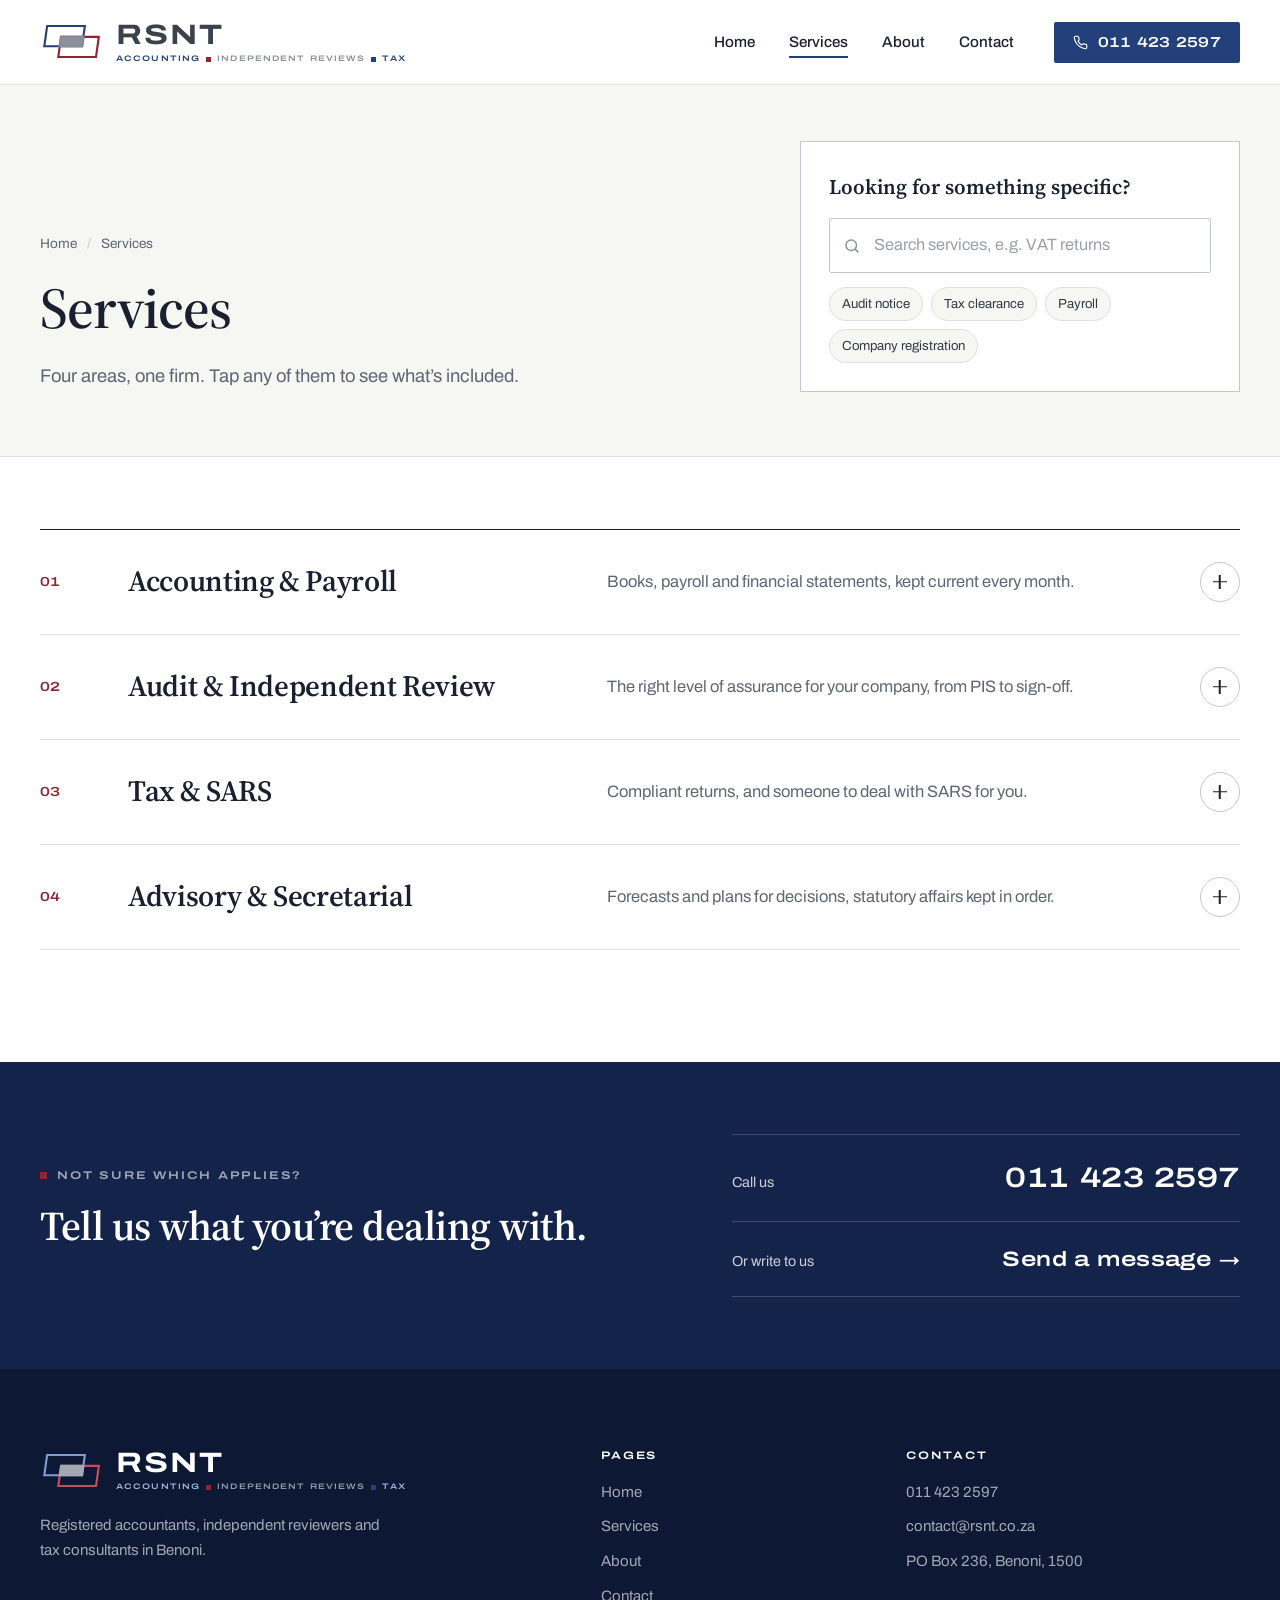
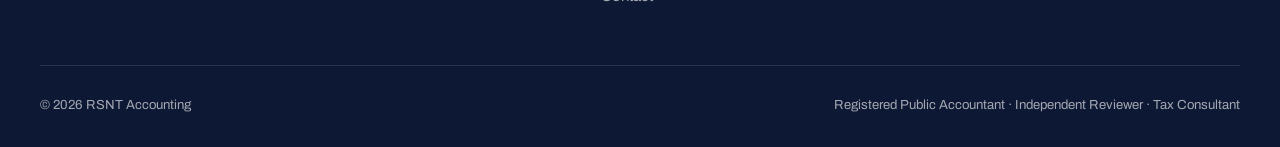
==== commit ab7531a3: "Refine mobile header and tighten top spacing - Lighter two-line menu icon that turns into an X, alig" ====
--- a/services.html
+++ b/services.html
@@ -76,7 +76,7 @@
     </div>
   </section>
 
-  <section style="padding-top:72px">
+  <section>
     <div class="wrap">
       <div class="groups">
 
--- a/css/style.css
+++ b/css/style.css
@@ -268,24 +268,26 @@
 .nav-links a.active::after { transform: scaleX(1); }
 .nav-links a.active::after { background: var(--blue); }
 
+/* Two-line menu icon: lines line up with the page edge and form an X when open */
 .nav-toggle {
   display: none;
   flex: none;
   width: 44px; height: 44px;
-  background: none; border: 1px solid var(--line); border-radius: 2px;
+  margin-right: -10px;
+  background: none; border: 0; padding: 0;
   cursor: pointer;
   position: relative;
 }
 .nav-toggle span {
-  position: absolute; left: 12px; right: 12px; height: 1.5px; background: var(--ink);
-  transition: transform .3s var(--ease), opacity .2s ease;
-}
-.nav-toggle span:nth-child(1) { top: 15px; }
-.nav-toggle span:nth-child(2) { top: 21px; }
-.nav-toggle span:nth-child(3) { top: 27px; }
-.nav-toggle.open span:nth-child(1) { transform: translateY(6px) rotate(45deg); }
-.nav-toggle.open span:nth-child(2) { opacity: 0; }
-.nav-toggle.open span:nth-child(3) { transform: translateY(-6px) rotate(-45deg); }
+  position: absolute; right: 10px; height: 1.6px; border-radius: 2px; background: var(--ink);
+  transition: transform .35s var(--ease), width .35s var(--ease), opacity .2s ease;
+}
+.nav-toggle span:nth-child(1) { top: 17px; width: 24px; }
+.nav-toggle span:nth-child(2) { display: none; }
+.nav-toggle span:nth-child(3) { top: 25px; width: 16px; }
+.nav-toggle:hover span:nth-child(3) { width: 24px; }
+.nav-toggle.open span:nth-child(1) { transform: translateY(4px) rotate(45deg); }
+.nav-toggle.open span:nth-child(3) { width: 24px; transform: translateY(-4px) rotate(-45deg); }
 
 /* ==========================================================================
    Sections
@@ -313,7 +315,7 @@
 
 .hero {
   position: relative;
-  padding: 96px 0 104px;
+  padding: 72px 0 96px;
   background: var(--paper);
   overflow: hidden;
 }
@@ -459,14 +461,14 @@
 .page-head {
   position: relative;
   background: var(--paper);
-  padding: 80px 0 72px;
+  padding: 56px 0 64px;
   border-bottom: 1px solid var(--line);
   overflow: hidden;
 }
 .page-head .wrap { position: relative; }
 .page-head h1 { max-width: 15em; margin-bottom: 20px; }
 .page-head .lede { margin: 0; }
-.crumbs { display: flex; gap: 10px; font-size: .85rem; color: var(--muted); margin-bottom: 28px; }
+.crumbs { display: flex; gap: 10px; font-size: .85rem; color: var(--muted); margin-bottom: 20px; }
 .crumbs a:hover { color: var(--blue); }
 .crumbs span[aria-hidden] { color: var(--line-strong); }
 
@@ -703,7 +705,8 @@
   .main-nav .btn { margin-top: 20px; }
 
   section { padding: 88px 0; }
-  .hero { padding: 64px 0 72px; }
+  .hero { padding: 40px 0 64px; }
+  .page-head { padding: 40px 0 48px; }
   .hero::before { inset: 50% 0 0 0; }
   .hero-grid,
   .band-grid,
@@ -717,7 +720,7 @@
 }
 
 @media (max-width: 720px) {
-  :root { --gutter: 16px; }
+  :root { --gutter: 16px; --header-h: 64px; }
   body { font-size: 16px; }
   section { padding: 72px 0; }
   .sec-tight { padding: 56px 0; }
@@ -941,3 +944,9 @@
 .no-group-anim .group-panel,
 .no-group-anim .group-inner,
 .no-group-anim .group-inner > * { transition: none !important; }
+
+/* The first section after an inner page's title area sits closer to it */
+.page-head + section { padding-top: 72px; }
+@media (max-width: 720px) {
+  .page-head + section { padding-top: 48px; }
+}
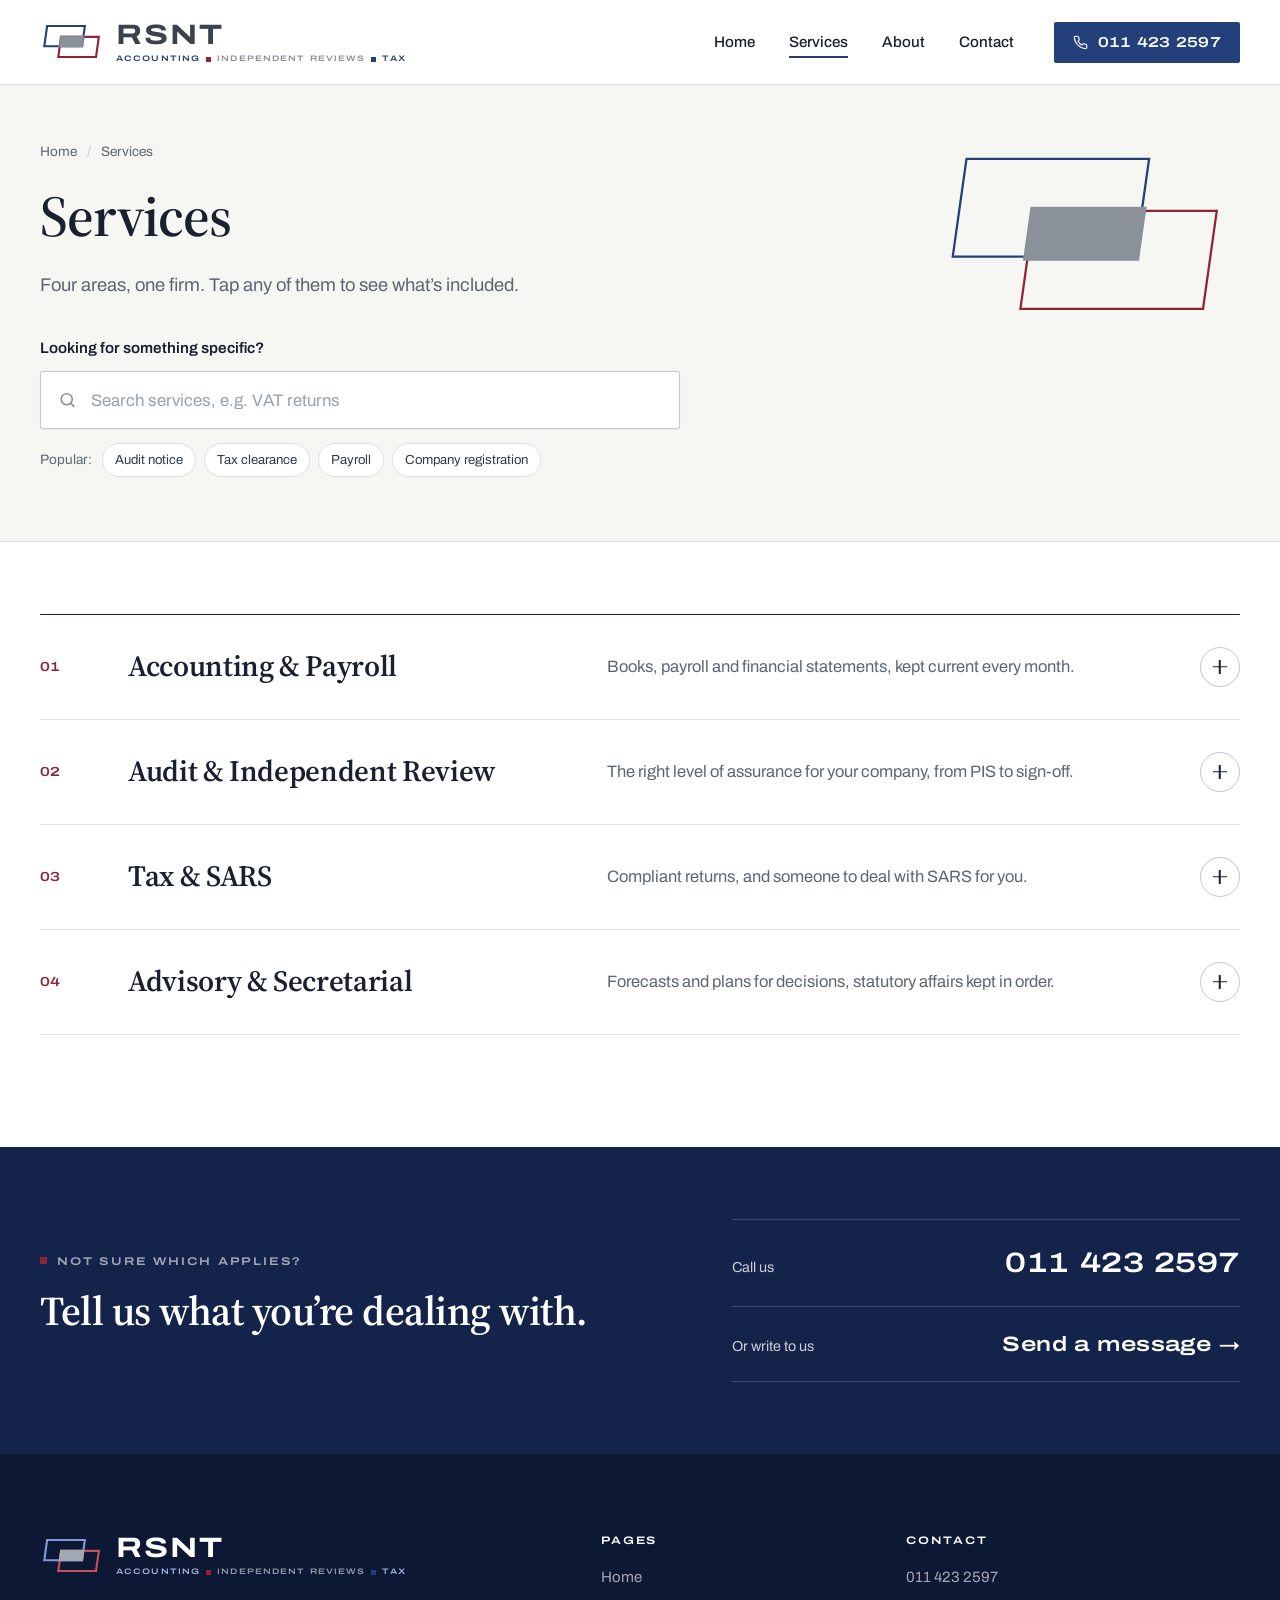
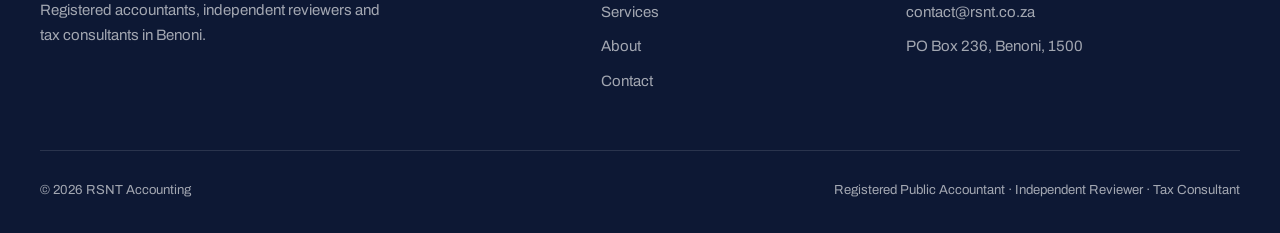
==== commit b33fbdf9: "Move services search under the page title - Wide search bar in the main flow instead of a side card " ====
--- a/services.html
+++ b/services.html
@@ -52,12 +52,17 @@
 <main id="main">
 
   <section class="page-head">
-    <div class="wrap page-head-split">
-      <div>
-        <nav class="crumbs" aria-label="Breadcrumb"><a href="index.html">Home</a><span aria-hidden="true">/</span><span>Services</span></nav>
-        <h1>Services</h1>
-        <p class="lede">Four areas, one firm. Tap any of them to see what&rsquo;s included.</p>
-      </div>
+    <div class="wrap">
+      <svg class="page-mark brand-mark draw" viewBox="0 0 92 52" aria-hidden="true">
+        <g transform="translate(7 0) skewX(-8)" fill="none">
+          <rect class="f-blue" x="4" y="3" width="56" height="30" pathLength="100"/>
+          <rect class="f-red" x="27" y="19" width="56" height="30" pathLength="100"/>
+          <rect class="f-grey" x="25.7" y="17.7" width="35.6" height="16.6" stroke="none"/>
+        </g>
+      </svg>
+      <nav class="crumbs" aria-label="Breadcrumb"><a href="index.html">Home</a><span aria-hidden="true">/</span><span>Services</span></nav>
+      <h1>Services</h1>
+      <p class="lede">Four areas, one firm. Tap any of them to see what&rsquo;s included.</p>
 
       <div class="finder" role="search">
         <label for="finder-q">Looking for something specific?</label>
@@ -65,13 +70,14 @@
           <svg viewBox="0 0 24 24" fill="none" stroke="currentColor" stroke-width="2" stroke-linecap="round" aria-hidden="true"><circle cx="11" cy="11" r="7"/><path d="m20 20-3.5-3.5"/></svg>
           <input type="search" id="finder-q" placeholder="Search services, e.g. VAT returns" autocomplete="off" aria-controls="finder-results">
         </div>
+        <div class="finder-results" id="finder-results" aria-live="polite"></div>
         <div class="finder-hints" aria-label="Popular searches">
+          <span>Popular:</span>
           <button type="button">Audit notice</button>
           <button type="button">Tax clearance</button>
           <button type="button">Payroll</button>
           <button type="button">Company registration</button>
         </div>
-        <div class="finder-results" id="finder-results" aria-live="polite"></div>
       </div>
     </div>
   </section>
--- a/css/style.css
+++ b/css/style.css
@@ -857,46 +857,49 @@
 @keyframes flash { 0%, 30% { background: var(--tint); } 100% { background: transparent; } }
 
 /* ==========================================================================
-   Services: "Check if we handle it" finder
-   ========================================================================== */
-
-.page-head-split { display: grid; grid-template-columns: 1fr 440px; gap: 64px; align-items: end; }
-
-.finder { background: var(--white); border: 1px solid var(--line-strong); padding: 28px; position: relative; }
-.finder label { display: block; font-family: var(--serif); font-size: 1.3rem; font-weight: 600; color: var(--ink); margin-bottom: 14px; }
+   Services: search bar under the page title
+   ========================================================================== */
+
+.finder { position: relative; max-width: 640px; margin-top: 36px; }
+.finder label { display: block; font-size: .95rem; font-weight: 600; color: var(--ink); margin-bottom: 10px; }
 .finder-input { position: relative; }
-.finder-input svg { position: absolute; left: 14px; top: 50%; width: 18px; height: 18px; transform: translateY(-50%); color: var(--steel); pointer-events: none; }
-.finder-input input { padding-left: 44px; font-size: 1.02rem; }
-
-.finder-hints { display: flex; flex-wrap: wrap; gap: 8px; margin-top: 14px; }
-.finder-hints button {
-  font: inherit; font-size: .82rem; color: var(--text);
-  background: var(--paper); border: 1px solid var(--line); border-radius: 999px;
-  padding: 5px 12px; cursor: pointer;
-  transition: border-color .2s ease, color .2s ease;
-}
-.finder-hints button:hover { border-color: var(--blue); color: var(--blue); }
-
-.finder-results { margin-top: 14px; border-top: 1px solid var(--line); }
+.finder-input svg { position: absolute; left: 18px; top: 50%; width: 19px; height: 19px; transform: translateY(-50%); color: var(--steel); pointer-events: none; }
+.finder-input input { height: 58px; padding-left: 50px; font-size: 1.05rem; box-shadow: 0 1px 2px rgba(13,24,52,.04); }
+.finder.has-results .finder-input input { border-bottom-color: var(--line); }
+
+/* Results attach directly under the input */
+.finder-results { background: #fff; border: 1px solid var(--line-strong); border-top: 0; }
 .finder-results:empty { display: none; }
 .finder-results a {
-  display: flex; justify-content: space-between; align-items: baseline; gap: 16px;
-  padding: 11px 4px; border-bottom: 1px solid var(--line);
-  font-size: .95rem; color: var(--ink);
-  transition: background-color .2s ease, padding .3s var(--ease);
-}
-.finder-results a:hover { background: var(--tint); padding-left: 10px; }
-.finder-results a::before { content: ""; width: 6px; height: 6px; background: var(--blue); flex: none; align-self: center; margin-right: -4px; }
+  display: flex; align-items: baseline; gap: 14px;
+  padding: 13px 18px; border-top: 1px solid var(--line);
+  font-size: .97rem; color: var(--ink);
+  transition: background-color .2s ease;
+}
+.finder-results a:first-child { border-top: 0; }
+.finder-results a:hover { background: var(--tint); }
+.finder-results a::before { content: ""; width: 6px; height: 6px; background: var(--blue); flex: none; align-self: center; }
 .finder-results a span:first-of-type { flex: 1; }
 .finder-results small {
   font-stretch: 125%; font-size: .6rem; font-weight: 600; letter-spacing: .12em; text-transform: uppercase;
   color: var(--red); white-space: nowrap;
 }
 .finder-results mark { background: #fbe9a6; color: inherit; padding: 0 1px; }
-.finder-results p { margin: 0; padding: 14px 4px 2px; font-size: .92rem; color: var(--muted); }
+.finder-results p { margin: 0; padding: 14px 18px; font-size: .95rem; color: var(--muted); }
 .finder-results p a { display: inline; padding: 0; border: 0; color: var(--blue); font-weight: 600; }
 .finder-results p a::before { display: none; }
 .finder-results p a:hover { background: none; text-decoration: underline; }
+
+.finder-hints { display: flex; flex-wrap: wrap; align-items: center; gap: 8px; margin-top: 14px; }
+.finder-hints span { font-size: .85rem; color: var(--muted); margin-right: 2px; }
+.finder-hints button {
+  font: inherit; font-size: .82rem; color: var(--text);
+  background: #fff; border: 1px solid var(--line); border-radius: 999px;
+  padding: 5px 12px; cursor: pointer;
+  transition: border-color .2s ease, color .2s ease;
+}
+.finder-hints button:hover { border-color: var(--blue); color: var(--blue); }
+.finder.has-results .finder-hints { display: none; }
 
 /* ==========================================================================
    About: steps
@@ -911,11 +914,6 @@
 
 .about-split { display: grid; grid-template-columns: 1fr 1fr; gap: 80px; align-items: start; }
 .about-split .prose p { font-size: 1.08rem; }
-
-@media (max-width: 1080px) {
-  .page-head-split { grid-template-columns: 1fr; gap: 40px; align-items: start; }
-  .finder { max-width: 560px; }
-}
 
 @media (max-width: 920px) {
   .about-split { grid-template-columns: 1fr; gap: 40px; }
@@ -930,7 +928,9 @@
   .group-btn { padding: 24px 0; grid-template-columns: 34px 1fr 36px; }
   .plus { width: 36px; height: 36px; }
   .group-inner { padding: 0 0 32px; }
-  .finder { padding: 20px; }
+  .finder { margin-top: 28px; }
+  .finder-input input { height: 54px; }
+  .finder-results a, .finder-results p { padding-left: 14px; padding-right: 14px; }
   .facts > div { grid-template-columns: 1fr; gap: 2px; }
 }
 
@@ -950,3 +950,11 @@
 @media (max-width: 720px) {
   .page-head + section { padding-top: 48px; }
 }
+
+/* Services: keep the brand mark fixed at the top so it doesn't move when results open */
+.page-head .wrap:has(.finder) .page-mark { top: 8px; transform: none; }
+
+@media (max-width: 720px) {
+  .finder-results a { flex-wrap: wrap; row-gap: 2px; }
+  .finder-results small { flex-basis: 100%; padding-left: 20px; }
+}
